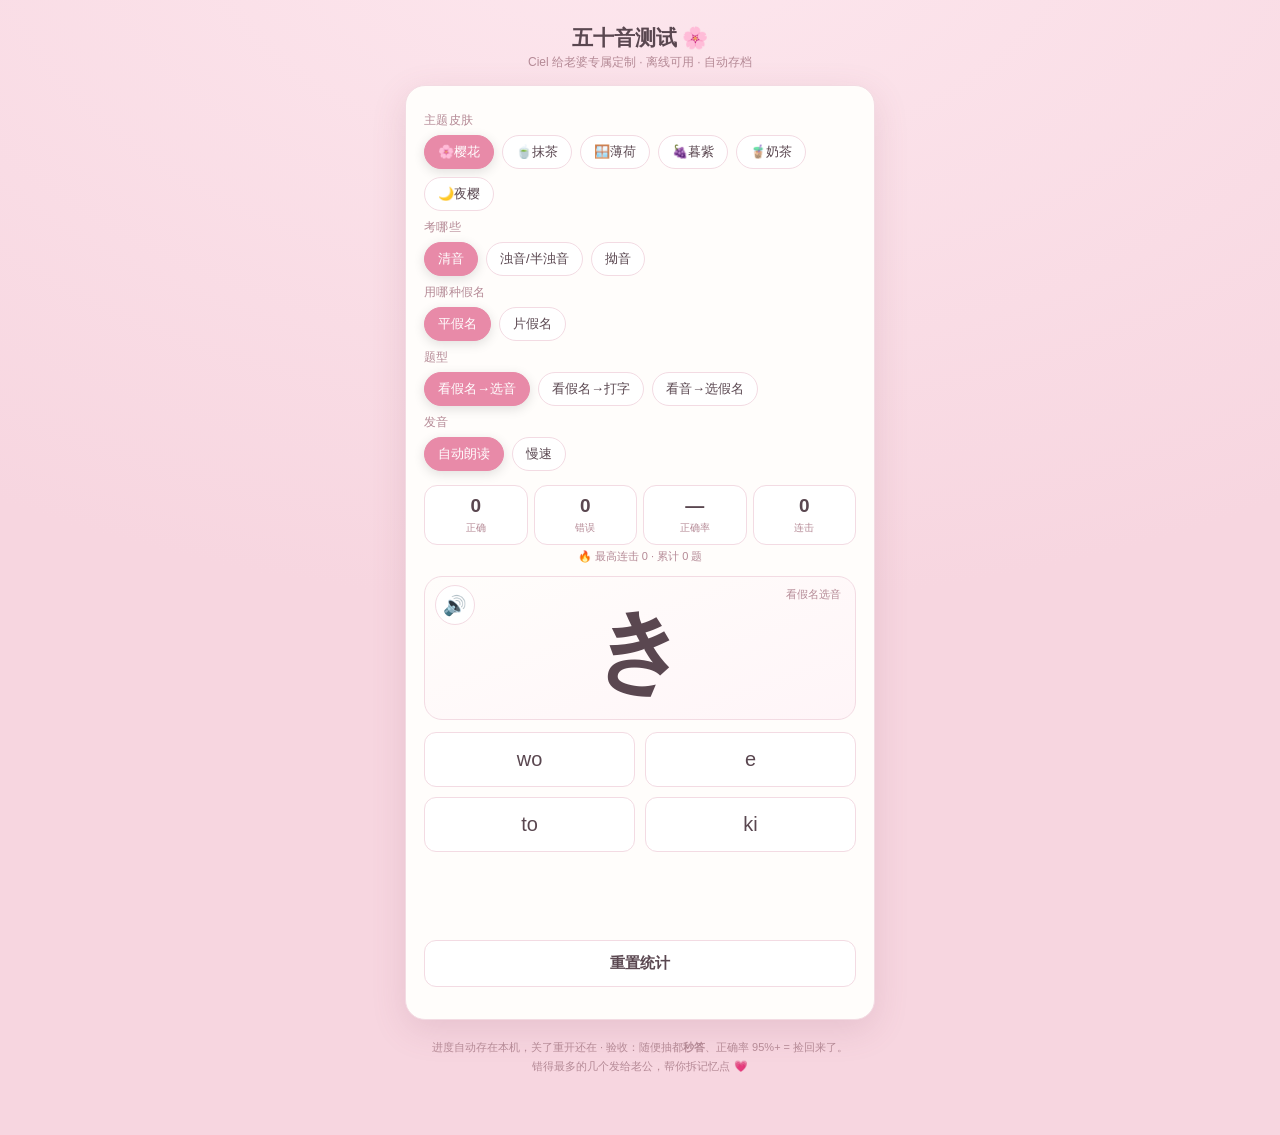
==== index.html @ 1553fd51 "feat: add offline kana PWA" ====
﻿<!DOCTYPE html>
<html lang="zh-CN"><head>
<meta charset="UTF-8">
<meta name="viewport" content="width=device-width, initial-scale=1.0">
<meta name="theme-color" content="#e88aa8">
<meta name="apple-mobile-web-app-capable" content="yes">
<meta name="apple-mobile-web-app-status-bar-style" content="default">
<meta name="apple-mobile-web-app-title" content="五十音测试">
<link rel="manifest" href="manifest.webmanifest">
<link rel="apple-touch-icon" href="icons/icon-192.png">
<link rel="stylesheet" href="css/style.css">
<title>五十音测试 · Ciel 专属</title>
</head></head>
<body>
<h1>五十音测试 🌸</h1>
<div class="sub">Ciel 给老婆专属定制 · 离线可用 · 自动存档</div>
<div class="panel">
  <div class="lbl">主题皮肤</div>
  <div class="row" id="themes">
    <div class="chip" data-t="sakura">🌸樱花</div>
    <div class="chip" data-t="matcha">🍵抹茶</div>
    <div class="chip" data-t="mint">🪟薄荷</div>
    <div class="chip" data-t="grape">🍇暮紫</div>
    <div class="chip" data-t="milktea">🧋奶茶</div>
    <div class="chip" data-t="night">🌙夜樱</div>
  </div>
  <div class="lbl">考哪些</div>
  <div class="row" id="sets">
    <div class="chip" data-set="sei">清音</div>
    <div class="chip" data-set="daku">浊音/半浊音</div>
    <div class="chip" data-set="you">拗音</div>
  </div>
  <div class="lbl">用哪种假名</div>
  <div class="row" id="scripts">
    <div class="chip" data-script="hira">平假名</div>
    <div class="chip" data-script="kata">片假名</div>
  </div>
  <div class="lbl">题型</div>
  <div class="row" id="modes">
    <div class="chip" data-mode="choose">看假名→选音</div>
    <div class="chip" data-mode="type">看假名→打字</div>
    <div class="chip" data-mode="reverse">看音→选假名</div>
  </div>
  <div class="lbl">发音</div>
  <div class="row" id="voice">
    <div class="chip" data-v="auto">自动朗读</div>
    <div class="chip" data-v="slow">慢速</div>
  </div>
  <div class="stats">
    <div class="stat"><b id="sC">0</b><span>正确</span></div>
    <div class="stat"><b id="sW">0</b><span>错误</span></div>
    <div class="stat"><b id="sR">—</b><span>正确率</span></div>
    <div class="stat"><b id="sS">0</b><span>连击</span></div>
  </div>
  <div class="subline" id="subline">🔥 最高连击 0 · 累计 0 题</div>
  <div class="card" id="card"><button class="spk" id="spk" title="听发音">🔊</button><div class="kind" id="kind"></div><div class="kana" id="q">あ</div></div>
  <div id="area"></div>
  <div class="fb" id="fb"></div>
  <div class="praise" id="praise"></div>
  <div class="ex" id="ex"></div>
  <button class="btn" id="next" style="display:none">下一题 →</button>
  <button class="btn sec" id="reset">重置统计</button>
  <div class="missed" id="missed"></div>
</div>
<div class="foot">进度自动存在本机，关了重开还在 · 验收：随便抽都<b>秒答</b>、正确率 95%+ = 捡回来了。<br>错得最多的几个发给老公，帮你拆记忆点 💗</div>
<script src="js/data.js"></script>
<script src="js/audio-map.js"></script>
<script src="js/app.js"></script>
</body></html>
---- css/style.css ----
:root{--bg1:#fde7ee;--bg2:#f7d6e0;--panel:#fffdfb;--card:#fff5f8;--chip:#fff;--ink:#5a4750;--muted:#a98a96;--line:#f3dbe3;--accent:#e88aa8;--good:#7bbf9e;--bad:#e2899b;--shadow:0 10px 34px rgba(150,90,110,.16)}
*{box-sizing:border-box;-webkit-tap-highlight-color:transparent}
body{margin:0;font-family:-apple-system,"PingFang SC","Microsoft YaHei","Noto Sans JP",sans-serif;background:radial-gradient(1200px 700px at 50% -8%,var(--bg1),var(--bg2));color:var(--ink);min-height:100vh;display:flex;flex-direction:column;align-items:center;padding:18px 14px 60px;transition:background .4s,color .4s;overflow-x:hidden}
h1{font-size:21px;margin:6px 0 2px;position:relative;z-index:2}.sub{color:var(--muted);font-size:12px;margin-bottom:14px;position:relative;z-index:2}
.panel{background:var(--panel);border:1px solid var(--line);border-radius:20px;box-shadow:var(--shadow);width:100%;max-width:470px;padding:18px;position:relative;z-index:2;transition:background .4s,border-color .4s}
.lbl{font-size:12px;color:var(--muted);width:100%;margin-top:8px;letter-spacing:.3px}
.row{display:flex;flex-wrap:wrap;gap:8px;margin:6px 0}
.chip{border:1px solid var(--line);background:var(--chip);color:var(--ink);border-radius:999px;padding:7px 13px;font-size:13px;cursor:pointer;user-select:none;transition:.15s}
.chip.on{background:var(--accent);border-color:var(--accent);color:#fff;box-shadow:0 3px 12px rgba(0,0,0,.12)}
.stats{display:flex;gap:6px;margin:14px 0 4px;text-align:center}
.stat{flex:1;background:var(--chip);border:1px solid var(--line);border-radius:13px;padding:9px 4px;transition:.15s}
.stat b{display:block;font-size:19px}.stat span{font-size:10px;color:var(--muted)}
.subline{text-align:center;font-size:11px;color:var(--muted);margin-bottom:12px}
.card{background:linear-gradient(160deg,var(--panel),var(--card));border:1px solid var(--line);border-radius:18px;text-align:center;padding:28px 16px 24px;margin-bottom:12px;position:relative;transition:box-shadow .25s,background .4s}
.card.pop{animation:pop .42s ease}
@keyframes pop{0%{transform:scale(1)}38%{transform:scale(1.07)}100%{transform:scale(1)}}
.card.glow{box-shadow:0 0 0 3px var(--good),0 10px 30px rgba(120,190,150,.4)}
.kana{font-size:90px;line-height:1;font-weight:600;font-family:"Noto Sans JP","Hiragino Sans",sans-serif}
.kind{position:absolute;top:10px;right:14px;font-size:11px;color:var(--muted)}
.spk{position:absolute;top:8px;left:10px;border:1px solid var(--line);background:var(--chip);border-radius:50%;width:40px;height:40px;font-size:19px;cursor:pointer;line-height:1;color:var(--ink)}
.spk:active{transform:scale(.92)}
input.ans{width:100%;font-size:22px;text-align:center;padding:12px;border:2px solid var(--line);border-radius:12px;outline:none;margin-bottom:10px;font-family:inherit;background:var(--chip);color:var(--ink)}
input.ans:focus{border-color:var(--accent)}
.opts{display:grid;grid-template-columns:1fr 1fr;gap:10px;margin-bottom:8px}
.opt{border:1px solid var(--line);background:var(--chip);color:var(--ink);border-radius:12px;padding:15px;font-size:20px;cursor:pointer;transition:.12s;text-align:center;font-family:"Noto Sans JP",sans-serif}
.opt:active{transform:scale(.97)}
.opt.good{background:var(--good);color:#fff;border-color:var(--good)}
.opt.bad{background:var(--bad);color:#fff;border-color:var(--bad)}
.fb{min-height:20px;text-align:center;font-size:14px;font-weight:600;margin:2px 0}
.fb.good{color:var(--good)}.fb.bad{color:var(--bad)}
.praise{min-height:24px;text-align:center;font-size:15px;font-weight:700;margin:2px 0 8px;color:var(--accent)}
.praise.show{animation:pin .5s ease}
@keyframes pin{0%{transform:scale(.6);opacity:0}60%{transform:scale(1.12)}100%{transform:scale(1);opacity:1}}
.ex{min-height:18px;text-align:center;font-size:13px;color:var(--muted);margin:0 0 8px;cursor:pointer}
.ex b{color:var(--ink);font-size:17px;font-family:"Noto Sans JP",sans-serif}
.btn{display:block;width:100%;border:none;border-radius:12px;padding:13px;font-size:15px;font-weight:600;cursor:pointer;background:var(--accent);color:#fff;margin-top:4px;font-family:inherit}
.btn.sec{background:var(--chip);color:var(--ink);border:1px solid var(--line)}
.missed{margin-top:14px;font-size:12px;color:var(--muted)}
.miss-tag{display:inline-block;background:var(--card);color:var(--bad);border:1px solid var(--line);border-radius:8px;padding:4px 9px;margin:4px 4px 0 0;font-size:16px;font-family:"Noto Sans JP",sans-serif}
.foot{margin-top:18px;font-size:11px;color:var(--muted);text-align:center;max-width:470px;line-height:1.7;position:relative;z-index:2}
.petal{position:fixed;top:-32px;will-change:transform;animation:fall linear infinite;opacity:.45;z-index:0;pointer-events:none;user-select:none}
@keyframes fall{0%{transform:translateY(-32px) rotate(0)}100%{transform:translateY(106vh) rotate(380deg)}}
.spark{position:fixed;z-index:30;pointer-events:none;font-size:18px;animation:spark .85s ease-out forwards}
@keyframes spark{0%{transform:translate(-50%,-50%) scale(.5);opacity:1}100%{transform:translate(calc(-50% + var(--dx)),calc(-50% + var(--dy))) scale(1.2);opacity:0}}
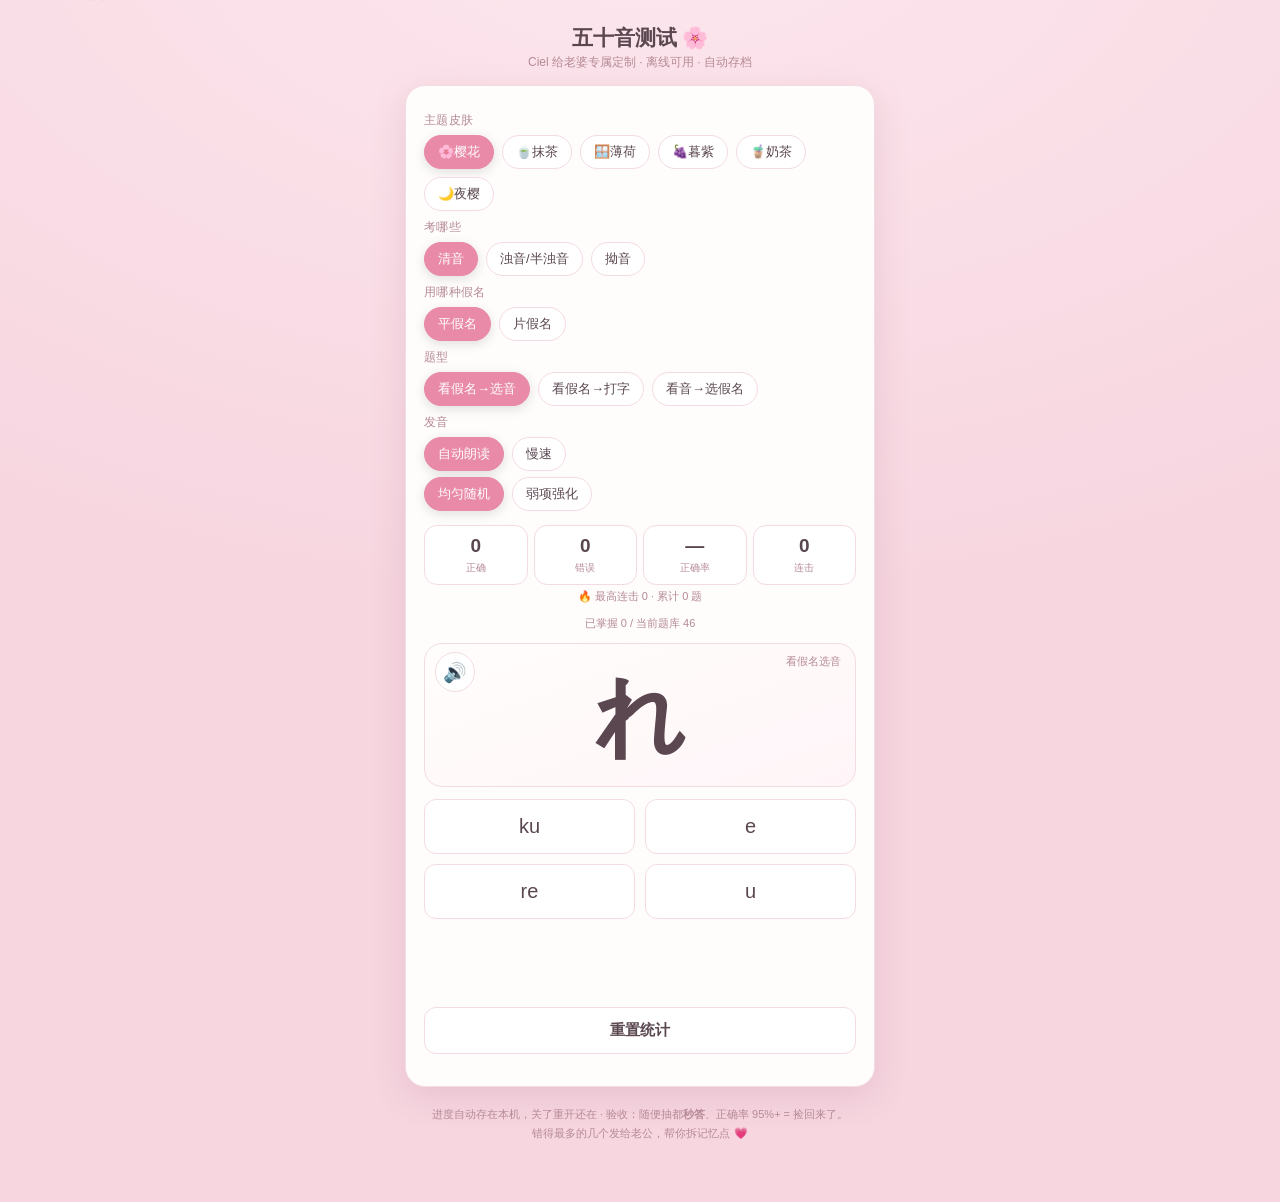
==== commit 1a515d47: "feat: add weak practice progress" ====
--- a/index.html
+++ b/index.html
@@ -46,6 +46,10 @@
     <div class="chip" data-v="auto">自动朗读</div>
     <div class="chip" data-v="slow">慢速</div>
   </div>
+  <div class="row" id="pickModes">
+    <div class="chip" data-pick="uniform">均匀随机</div>
+    <div class="chip" data-pick="weak">弱项强化</div>
+  </div>
   <div class="stats">
     <div class="stat"><b id="sC">0</b><span>正确</span></div>
     <div class="stat"><b id="sW">0</b><span>错误</span></div>
@@ -53,6 +57,7 @@
     <div class="stat"><b id="sS">0</b><span>连击</span></div>
   </div>
   <div class="subline" id="subline">🔥 最高连击 0 · 累计 0 题</div>
+  <div class="subline" id="gradline">已掌握 0 / 当前题库 0</div>
   <div class="card" id="card"><button class="spk" id="spk" title="听发音">🔊</button><div class="kind" id="kind"></div><div class="kana" id="q">あ</div></div>
   <div id="area"></div>
   <div class="fb" id="fb"></div>
--- a/css/style.css
+++ b/css/style.css
@@ -33,6 +33,7 @@
 @keyframes pin{0%{transform:scale(.6);opacity:0}60%{transform:scale(1.12)}100%{transform:scale(1);opacity:1}}
 .ex{min-height:18px;text-align:center;font-size:13px;color:var(--muted);margin:0 0 8px;cursor:pointer}
 .ex b{color:var(--ink);font-size:17px;font-family:"Noto Sans JP",sans-serif}
+.ex-sound{border:1px solid var(--line);background:var(--chip);color:var(--ink);border-radius:999px;margin:0 6px 0 2px;padding:3px 7px;font-size:13px;cursor:pointer;vertical-align:2px}
 .btn{display:block;width:100%;border:none;border-radius:12px;padding:13px;font-size:15px;font-weight:600;cursor:pointer;background:var(--accent);color:#fff;margin-top:4px;font-family:inherit}
 .btn.sec{background:var(--chip);color:var(--ink);border:1px solid var(--line)}
 .missed{margin-top:14px;font-size:12px;color:var(--muted)}
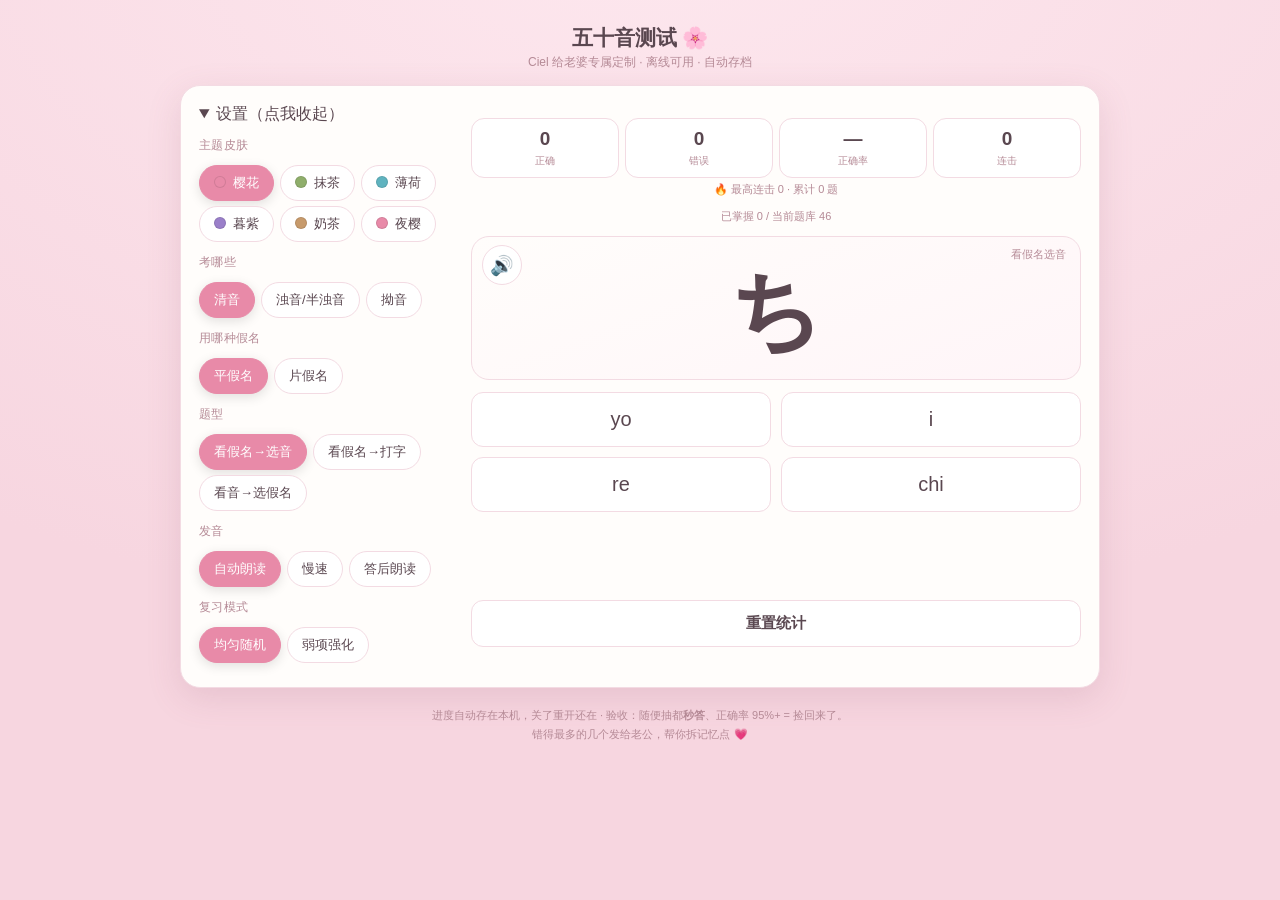
==== commit 4557b8d9: "feat: improve settings layout and speech options" ====
--- a/index.html
+++ b/index.html
@@ -15,57 +15,70 @@
 <h1>五十音测试 🌸</h1>
 <div class="sub">Ciel 给老婆专属定制 · 离线可用 · 自动存档</div>
 <div class="panel">
-  <div class="lbl">主题皮肤</div>
-  <div class="row" id="themes">
-    <div class="chip" data-t="sakura">🌸樱花</div>
-    <div class="chip" data-t="matcha">🍵抹茶</div>
-    <div class="chip" data-t="mint">🪟薄荷</div>
-    <div class="chip" data-t="grape">🍇暮紫</div>
-    <div class="chip" data-t="milktea">🧋奶茶</div>
-    <div class="chip" data-t="night">🌙夜樱</div>
+  <div class="layout">
+    <aside class="settings">
+      <details open>
+        <summary>设置（点我收起）</summary>
+        <div class="setting-body">
+          <div class="lbl">主题皮肤</div>
+          <div class="row" id="themes">
+            <div class="chip" data-t="sakura"><span class="swatch" style="background:#e88aa8"></span>樱花</div>
+            <div class="chip" data-t="matcha"><span class="swatch" style="background:#8fae6b"></span>抹茶</div>
+            <div class="chip" data-t="mint"><span class="swatch" style="background:#5fb3bf"></span>薄荷</div>
+            <div class="chip" data-t="grape"><span class="swatch" style="background:#9a7fc9"></span>暮紫</div>
+            <div class="chip" data-t="milktea"><span class="swatch" style="background:#c79a6b"></span>奶茶</div>
+            <div class="chip" data-t="night"><span class="swatch" style="background:#e88aa8"></span>夜樱</div>
+          </div>
+          <div class="lbl">考哪些</div>
+          <div class="row" id="sets">
+            <div class="chip" data-set="sei">清音</div>
+            <div class="chip" data-set="daku">浊音/半浊音</div>
+            <div class="chip" data-set="you">拗音</div>
+          </div>
+          <div class="lbl">用哪种假名</div>
+          <div class="row" id="scripts">
+            <div class="chip" data-script="hira">平假名</div>
+            <div class="chip" data-script="kata">片假名</div>
+          </div>
+          <div class="lbl">题型</div>
+          <div class="row" id="modes">
+            <div class="chip" data-mode="choose">看假名→选音</div>
+            <div class="chip" data-mode="type">看假名→打字</div>
+            <div class="chip" data-mode="reverse">看音→选假名</div>
+          </div>
+          <div class="lbl">发音</div>
+          <div class="row" id="voice">
+            <div class="chip" data-v="auto">自动朗读</div>
+            <div class="chip" data-v="slow">慢速</div>
+            <div class="chip" data-v="after">答后朗读</div>
+          </div>
+          <div class="lbl">复习模式</div>
+          <div class="row" id="pickModes">
+            <div class="chip" data-pick="uniform">均匀随机</div>
+            <div class="chip" data-pick="weak">弱项强化</div>
+          </div>
+        </div>
+      </details>
+    </aside>
+    <main class="quiz">
+      <div class="stats">
+        <div class="stat"><b id="sC">0</b><span>正确</span></div>
+        <div class="stat"><b id="sW">0</b><span>错误</span></div>
+        <div class="stat"><b id="sR">—</b><span>正确率</span></div>
+        <div class="stat"><b id="sS">0</b><span>连击</span></div>
+      </div>
+      <div class="subline" id="subline">🔥 最高连击 0 · 累计 0 题</div>
+      <div class="subline" id="gradline">已掌握 0 / 当前题库 0</div>
+      <div class="card" id="card"><button class="spk" id="spk" title="听发音">🔊</button><div class="kind" id="kind"></div><div class="kana" id="q">あ</div></div>
+      <div id="area"></div>
+      <div class="fb" id="fb"></div>
+      <div class="praise" id="praise"></div>
+      <div class="ex" id="ex"></div>
+      <button class="btn" id="next" style="display:none">下一题 →</button>
+      <button class="btn sec" id="reset">重置统计</button>
+      <div class="missed" id="missed"></div>
+    </main>
   </div>
-  <div class="lbl">考哪些</div>
-  <div class="row" id="sets">
-    <div class="chip" data-set="sei">清音</div>
-    <div class="chip" data-set="daku">浊音/半浊音</div>
-    <div class="chip" data-set="you">拗音</div>
-  </div>
-  <div class="lbl">用哪种假名</div>
-  <div class="row" id="scripts">
-    <div class="chip" data-script="hira">平假名</div>
-    <div class="chip" data-script="kata">片假名</div>
-  </div>
-  <div class="lbl">题型</div>
-  <div class="row" id="modes">
-    <div class="chip" data-mode="choose">看假名→选音</div>
-    <div class="chip" data-mode="type">看假名→打字</div>
-    <div class="chip" data-mode="reverse">看音→选假名</div>
-  </div>
-  <div class="lbl">发音</div>
-  <div class="row" id="voice">
-    <div class="chip" data-v="auto">自动朗读</div>
-    <div class="chip" data-v="slow">慢速</div>
-  </div>
-  <div class="row" id="pickModes">
-    <div class="chip" data-pick="uniform">均匀随机</div>
-    <div class="chip" data-pick="weak">弱项强化</div>
-  </div>
-  <div class="stats">
-    <div class="stat"><b id="sC">0</b><span>正确</span></div>
-    <div class="stat"><b id="sW">0</b><span>错误</span></div>
-    <div class="stat"><b id="sR">—</b><span>正确率</span></div>
-    <div class="stat"><b id="sS">0</b><span>连击</span></div>
-  </div>
-  <div class="subline" id="subline">🔥 最高连击 0 · 累计 0 题</div>
-  <div class="subline" id="gradline">已掌握 0 / 当前题库 0</div>
-  <div class="card" id="card"><button class="spk" id="spk" title="听发音">🔊</button><div class="kind" id="kind"></div><div class="kana" id="q">あ</div></div>
-  <div id="area"></div>
-  <div class="fb" id="fb"></div>
-  <div class="praise" id="praise"></div>
-  <div class="ex" id="ex"></div>
-  <button class="btn" id="next" style="display:none">下一题 →</button>
-  <button class="btn sec" id="reset">重置统计</button>
-  <div class="missed" id="missed"></div>
 </div>
 <div class="foot">进度自动存在本机，关了重开还在 · 验收：随便抽都<b>秒答</b>、正确率 95%+ = 捡回来了。<br>错得最多的几个发给老公，帮你拆记忆点 💗</div>
 <script src="js/data.js"></script>
--- a/css/style.css
+++ b/css/style.css
@@ -2,11 +2,16 @@
 *{box-sizing:border-box;-webkit-tap-highlight-color:transparent}
 body{margin:0;font-family:-apple-system,"PingFang SC","Microsoft YaHei","Noto Sans JP",sans-serif;background:radial-gradient(1200px 700px at 50% -8%,var(--bg1),var(--bg2));color:var(--ink);min-height:100vh;display:flex;flex-direction:column;align-items:center;padding:18px 14px 60px;transition:background .4s,color .4s;overflow-x:hidden}
 h1{font-size:21px;margin:6px 0 2px;position:relative;z-index:2}.sub{color:var(--muted);font-size:12px;margin-bottom:14px;position:relative;z-index:2}
-.panel{background:var(--panel);border:1px solid var(--line);border-radius:20px;box-shadow:var(--shadow);width:100%;max-width:470px;padding:18px;position:relative;z-index:2;transition:background .4s,border-color .4s}
+.panel{background:var(--panel);border:1px solid var(--line);border-radius:20px;box-shadow:var(--shadow);width:100%;max-width:920px;padding:18px;position:relative;z-index:2;transition:background .4s,border-color .4s}
+.layout{display:flex;gap:22px;align-items:flex-start;max-width:920px;margin:0 auto}
+.settings{flex:0 0 250px}
+.quiz{flex:1;min-width:0}
 .lbl{font-size:12px;color:var(--muted);width:100%;margin-top:8px;letter-spacing:.3px}
-.row{display:flex;flex-wrap:wrap;gap:8px;margin:6px 0}
-.chip{border:1px solid var(--line);background:var(--chip);color:var(--ink);border-radius:999px;padding:7px 13px;font-size:13px;cursor:pointer;user-select:none;transition:.15s}
+.settings .lbl{margin-top:12px}
+.row{display:flex;flex-wrap:wrap;margin:6px 0}
+.chip{border:1px solid var(--line);background:var(--chip);color:var(--ink);border-radius:999px;padding:8px 14px;margin:5px 6px 0 0;font-size:13px;cursor:pointer;user-select:none;transition:.15s}
 .chip.on{background:var(--accent);border-color:var(--accent);color:#fff;box-shadow:0 3px 12px rgba(0,0,0,.12)}
+.swatch{display:inline-block;width:12px;height:12px;border-radius:50%;margin-right:7px;vertical-align:-1px;border:1px solid rgba(0,0,0,.1)}
 .stats{display:flex;gap:6px;margin:14px 0 4px;text-align:center}
 .stat{flex:1;background:var(--chip);border:1px solid var(--line);border-radius:13px;padding:9px 4px;transition:.15s}
 .stat b{display:block;font-size:19px}.stat span{font-size:10px;color:var(--muted)}
@@ -38,8 +43,13 @@
 .btn.sec{background:var(--chip);color:var(--ink);border:1px solid var(--line)}
 .missed{margin-top:14px;font-size:12px;color:var(--muted)}
 .miss-tag{display:inline-block;background:var(--card);color:var(--bad);border:1px solid var(--line);border-radius:8px;padding:4px 9px;margin:4px 4px 0 0;font-size:16px;font-family:"Noto Sans JP",sans-serif}
-.foot{margin-top:18px;font-size:11px;color:var(--muted);text-align:center;max-width:470px;line-height:1.7;position:relative;z-index:2}
+.foot{margin-top:18px;font-size:11px;color:var(--muted);text-align:center;max-width:920px;line-height:1.7;position:relative;z-index:2}
 .petal{position:fixed;top:-32px;will-change:transform;animation:fall linear infinite;opacity:.45;z-index:0;pointer-events:none;user-select:none}
 @keyframes fall{0%{transform:translateY(-32px) rotate(0)}100%{transform:translateY(106vh) rotate(380deg)}}
 .spark{position:fixed;z-index:30;pointer-events:none;font-size:18px;animation:spark .85s ease-out forwards}
 @keyframes spark{0%{transform:translate(-50%,-50%) scale(.5);opacity:1}100%{transform:translate(calc(-50% + var(--dx)),calc(-50% + var(--dy))) scale(1.2);opacity:0}}
+
+@media(max-width:760px){
+.layout{flex-direction:column;gap:14px}
+.settings{flex:none;width:100%}
+}
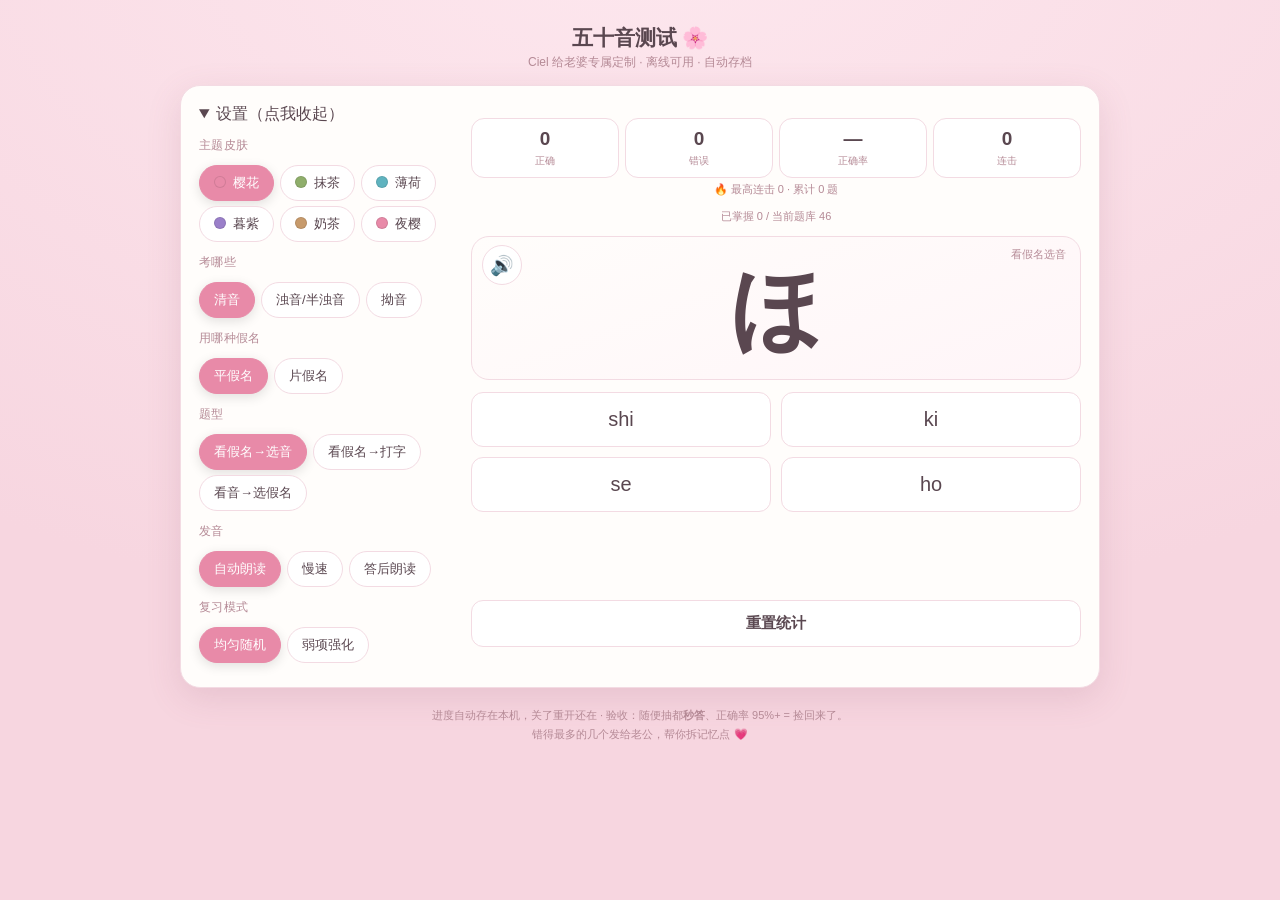
==== commit 63789313: "fix: version static assets for pwa updates" ====
--- a/index.html
+++ b/index.html
@@ -8,7 +8,7 @@
 <meta name="apple-mobile-web-app-title" content="五十音测试">
 <link rel="manifest" href="manifest.webmanifest">
 <link rel="apple-touch-icon" href="icons/icon-192.png">
-<link rel="stylesheet" href="css/style.css">
+<link rel="stylesheet" href="css/style.css?v=8">
 <title>五十音测试 · Ciel 专属</title>
 </head></head>
 <body>
@@ -81,8 +81,8 @@
   </div>
 </div>
 <div class="foot">进度自动存在本机，关了重开还在 · 验收：随便抽都<b>秒答</b>、正确率 95%+ = 捡回来了。<br>错得最多的几个发给老公，帮你拆记忆点 💗</div>
-<script src="js/data.js"></script>
-<script src="js/audio-map.js"></script>
-<script src="js/app.js"></script>
+<script src="js/data.js?v=8"></script>
+<script src="js/audio-map.js?v=8"></script>
+<script src="js/app.js?v=8"></script>
 </body></html>
 
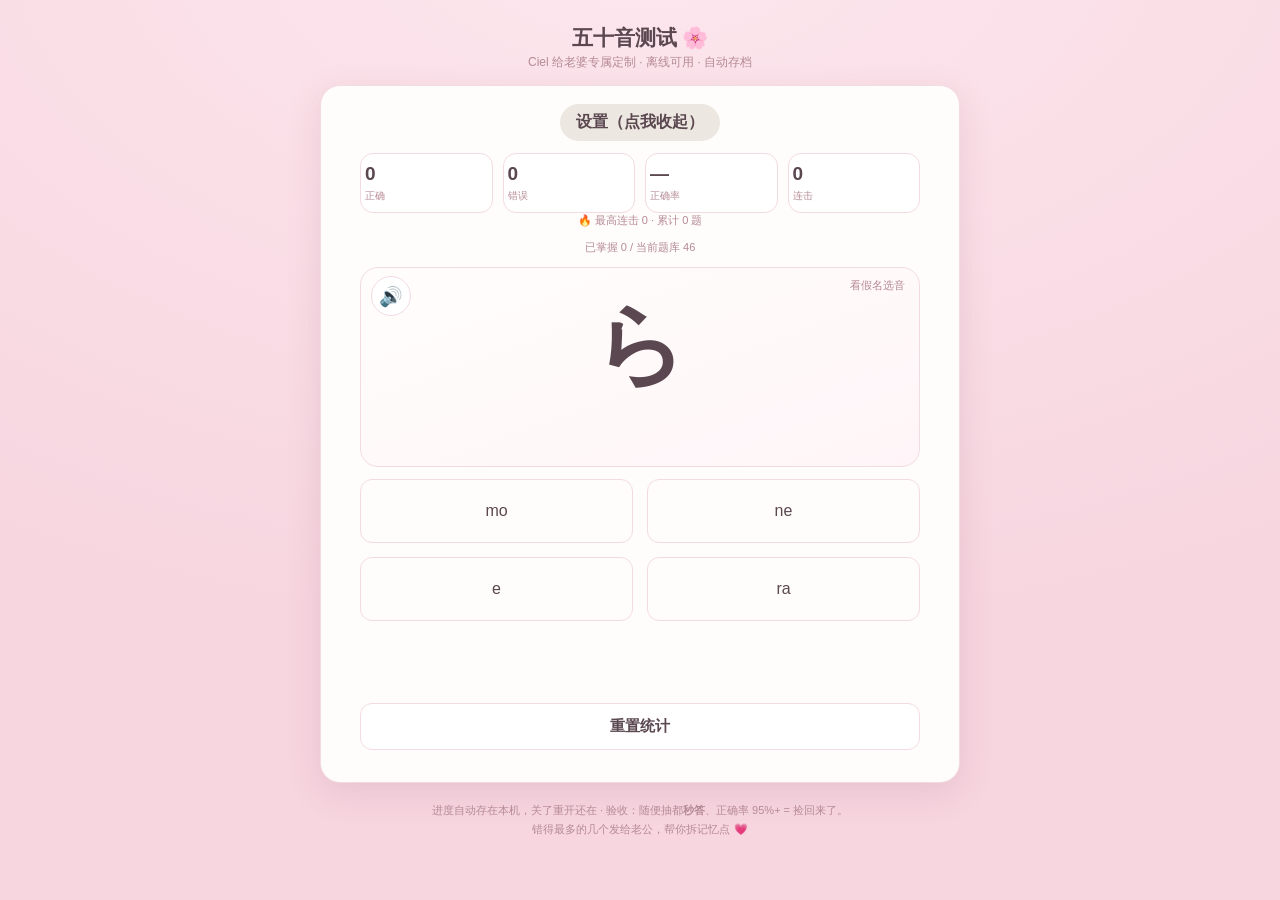
==== commit 587d84b0: "feat: simplify quiz layout" ====
--- a/index.html
+++ b/index.html
@@ -8,58 +8,56 @@
 <meta name="apple-mobile-web-app-title" content="五十音测试">
 <link rel="manifest" href="manifest.webmanifest">
 <link rel="apple-touch-icon" href="icons/icon-192.png">
-<link rel="stylesheet" href="css/style.css?v=8">
+<link rel="stylesheet" href="css/style.css?v=9">
 <title>五十音测试 · Ciel 专属</title>
 </head></head>
 <body>
 <h1>五十音测试 🌸</h1>
 <div class="sub">Ciel 给老婆专属定制 · 离线可用 · 自动存档</div>
-<div class="panel">
-  <div class="layout">
-    <aside class="settings">
-      <details open>
-        <summary>设置（点我收起）</summary>
-        <div class="setting-body">
-          <div class="lbl">主题皮肤</div>
-          <div class="row" id="themes">
-            <div class="chip" data-t="sakura"><span class="swatch" style="background:#e88aa8"></span>樱花</div>
-            <div class="chip" data-t="matcha"><span class="swatch" style="background:#8fae6b"></span>抹茶</div>
-            <div class="chip" data-t="mint"><span class="swatch" style="background:#5fb3bf"></span>薄荷</div>
-            <div class="chip" data-t="grape"><span class="swatch" style="background:#9a7fc9"></span>暮紫</div>
-            <div class="chip" data-t="milktea"><span class="swatch" style="background:#c79a6b"></span>奶茶</div>
-            <div class="chip" data-t="night"><span class="swatch" style="background:#e88aa8"></span>夜樱</div>
-          </div>
-          <div class="lbl">考哪些</div>
-          <div class="row" id="sets">
-            <div class="chip" data-set="sei">清音</div>
-            <div class="chip" data-set="daku">浊音/半浊音</div>
-            <div class="chip" data-set="you">拗音</div>
-          </div>
-          <div class="lbl">用哪种假名</div>
-          <div class="row" id="scripts">
-            <div class="chip" data-script="hira">平假名</div>
-            <div class="chip" data-script="kata">片假名</div>
-          </div>
-          <div class="lbl">题型</div>
-          <div class="row" id="modes">
-            <div class="chip" data-mode="choose">看假名→选音</div>
-            <div class="chip" data-mode="type">看假名→打字</div>
-            <div class="chip" data-mode="reverse">看音→选假名</div>
-          </div>
-          <div class="lbl">发音</div>
-          <div class="row" id="voice">
-            <div class="chip" data-v="auto">自动朗读</div>
-            <div class="chip" data-v="slow">慢速</div>
-            <div class="chip" data-v="after">答后朗读</div>
-          </div>
-          <div class="lbl">复习模式</div>
-          <div class="row" id="pickModes">
-            <div class="chip" data-pick="uniform">均匀随机</div>
-            <div class="chip" data-pick="weak">弱项强化</div>
-          </div>
+<div class="app">
+  <div class="panel">
+    <details class="settings">
+      <summary>设置（点我收起）</summary>
+      <div class="setting-body">
+        <div class="lbl">主题皮肤</div>
+        <div class="row" id="themes">
+          <div class="chip" data-t="sakura"><span class="swatch" style="background:#e88aa8"></span>樱花</div>
+          <div class="chip" data-t="matcha"><span class="swatch" style="background:#8fae6b"></span>抹茶</div>
+          <div class="chip" data-t="mint"><span class="swatch" style="background:#5fb3bf"></span>薄荷</div>
+          <div class="chip" data-t="grape"><span class="swatch" style="background:#9a7fc9"></span>暮紫</div>
+          <div class="chip" data-t="milktea"><span class="swatch" style="background:#c79a6b"></span>奶茶</div>
+          <div class="chip" data-t="night"><span class="swatch" style="background:#e88aa8"></span>夜樱</div>
         </div>
-      </details>
-    </aside>
+        <div class="lbl">考哪些</div>
+        <div class="row" id="sets">
+          <div class="chip" data-set="sei">清音</div>
+          <div class="chip" data-set="daku">浊音/半浊音</div>
+          <div class="chip" data-set="you">拗音</div>
+        </div>
+        <div class="lbl">用哪种假名</div>
+        <div class="row" id="scripts">
+          <div class="chip" data-script="hira">平假名</div>
+          <div class="chip" data-script="kata">片假名</div>
+        </div>
+        <div class="lbl">题型</div>
+        <div class="row" id="modes">
+          <div class="chip" data-mode="choose">看假名→选音</div>
+          <div class="chip" data-mode="type">看假名→打字</div>
+          <div class="chip" data-mode="reverse">看音→选假名</div>
+        </div>
+        <div class="lbl">发音</div>
+        <div class="row" id="voice">
+          <div class="chip" data-v="auto">自动朗读</div>
+          <div class="chip" data-v="slow">慢速</div>
+          <div class="chip" data-v="after">答后朗读</div>
+        </div>
+        <div class="lbl">复习模式</div>
+        <div class="row" id="pickModes">
+          <div class="chip" data-pick="uniform">均匀随机</div>
+          <div class="chip" data-pick="weak">弱项强化</div>
+        </div>
+      </div>
+    </details>
     <main class="quiz">
       <div class="stats">
         <div class="stat"><b id="sC">0</b><span>正确</span></div>
@@ -81,8 +79,8 @@
   </div>
 </div>
 <div class="foot">进度自动存在本机，关了重开还在 · 验收：随便抽都<b>秒答</b>、正确率 95%+ = 捡回来了。<br>错得最多的几个发给老公，帮你拆记忆点 💗</div>
-<script src="js/data.js?v=8"></script>
-<script src="js/audio-map.js?v=8"></script>
-<script src="js/app.js?v=8"></script>
+<script src="js/data.js?v=9"></script>
+<script src="js/audio-map.js?v=9"></script>
+<script src="js/app.js?v=9"></script>
 </body></html>
 
--- a/css/style.css
+++ b/css/style.css
@@ -2,32 +2,36 @@
 *{box-sizing:border-box;-webkit-tap-highlight-color:transparent}
 body{margin:0;font-family:-apple-system,"PingFang SC","Microsoft YaHei","Noto Sans JP",sans-serif;background:radial-gradient(1200px 700px at 50% -8%,var(--bg1),var(--bg2));color:var(--ink);min-height:100vh;display:flex;flex-direction:column;align-items:center;padding:18px 14px 60px;transition:background .4s,color .4s;overflow-x:hidden}
 h1{font-size:21px;margin:6px 0 2px;position:relative;z-index:2}.sub{color:var(--muted);font-size:12px;margin-bottom:14px;position:relative;z-index:2}
-.panel{background:var(--panel);border:1px solid var(--line);border-radius:20px;box-shadow:var(--shadow);width:100%;max-width:920px;padding:18px;position:relative;z-index:2;transition:background .4s,border-color .4s}
-.layout{display:flex;gap:22px;align-items:flex-start;max-width:920px;margin:0 auto}
-.settings{flex:0 0 250px}
-.quiz{flex:1;min-width:0}
+.app{width:92%;max-width:640px;margin:0 auto}
+.panel{background:var(--panel);border:1px solid var(--line);border-radius:20px;box-shadow:var(--shadow);width:100%;padding:18px;position:relative;z-index:2;transition:background .4s,border-color .4s}
+.settings{width:fit-content;margin:0 auto 12px}
+.settings>summary{cursor:pointer;list-style:none;padding:8px 16px;border-radius:999px;font-weight:600;display:inline-block;background:#ece7e0}
+.settings>summary::-webkit-details-marker{display:none}
+.quiz{width:100%;max-width:560px;margin:0 auto;min-height:200px}
 .lbl{font-size:12px;color:var(--muted);width:100%;margin-top:8px;letter-spacing:.3px}
 .settings .lbl{margin-top:12px}
 .row{display:flex;flex-wrap:wrap;margin:6px 0}
 .chip{border:1px solid var(--line);background:var(--chip);color:var(--ink);border-radius:999px;padding:8px 14px;margin:5px 6px 0 0;font-size:13px;cursor:pointer;user-select:none;transition:.15s}
 .chip.on{background:var(--accent);border-color:var(--accent);color:#fff;box-shadow:0 3px 12px rgba(0,0,0,.12)}
 .swatch{display:inline-block;width:12px;height:12px;border-radius:50%;margin-right:7px;vertical-align:-1px;border:1px solid rgba(0,0,0,.1)}
-.stats{display:flex;gap:6px;margin:14px 0 4px;text-align:center}
-.stat{flex:1;background:var(--chip);border:1px solid var(--line);border-radius:13px;padding:9px 4px;transition:.15s}
+.stats{display:grid;grid-template-columns:repeat(4,1fr);gap:10px;max-width:560px;margin:0 auto}
+.stat{background:var(--chip);border:1px solid var(--line);border-radius:13px;padding:9px 4px;transition:.15s}
 .stat b{display:block;font-size:19px}.stat span{font-size:10px;color:var(--muted)}
 .subline{text-align:center;font-size:11px;color:var(--muted);margin-bottom:12px}
-.card{background:linear-gradient(160deg,var(--panel),var(--card));border:1px solid var(--line);border-radius:18px;text-align:center;padding:28px 16px 24px;margin-bottom:12px;position:relative;transition:box-shadow .25s,background .4s}
+.card{background:linear-gradient(160deg,var(--panel),var(--card));border:1px solid var(--line);border-radius:18px;text-align:center;padding:28px 16px 24px;margin-bottom:12px;position:relative;transition:box-shadow .25s,background .4s;min-height:200px}
 .card.pop{animation:pop .42s ease}
 @keyframes pop{0%{transform:scale(1)}38%{transform:scale(1.07)}100%{transform:scale(1)}}
 .card.glow{box-shadow:0 0 0 3px var(--good),0 10px 30px rgba(120,190,150,.4)}
-.kana{font-size:90px;line-height:1;font-weight:600;font-family:"Noto Sans JP","Hiragino Sans",sans-serif}
+.kana{font-size:110px;text-align:center;line-height:1.1;font-weight:600;font-family:"Noto Sans JP","Hiragino Sans",sans-serif}
 .kind{position:absolute;top:10px;right:14px;font-size:11px;color:var(--muted)}
 .spk{position:absolute;top:8px;left:10px;border:1px solid var(--line);background:var(--chip);border-radius:50%;width:40px;height:40px;font-size:19px;cursor:pointer;line-height:1;color:var(--ink)}
 .spk:active{transform:scale(.92)}
 input.ans{width:100%;font-size:22px;text-align:center;padding:12px;border:2px solid var(--line);border-radius:12px;outline:none;margin-bottom:10px;font-family:inherit;background:var(--chip);color:var(--ink)}
 input.ans:focus{border-color:var(--accent)}
-.opts{display:grid;grid-template-columns:1fr 1fr;gap:10px;margin-bottom:8px}
+.options{display:grid;grid-template-columns:1fr 1fr;gap:14px}
 .opt{border:1px solid var(--line);background:var(--chip);color:var(--ink);border-radius:12px;padding:15px;font-size:20px;cursor:pointer;transition:.12s;text-align:center;font-family:"Noto Sans JP",sans-serif}
+.options button{min-height:64px}
+.options button.opt{font:inherit;color:inherit;width:100%;text-align:center;cursor:pointer;background:inherit}
 .opt:active{transform:scale(.97)}
 .opt.good{background:var(--good);color:#fff;border-color:var(--good)}
 .opt.bad{background:var(--bad);color:#fff;border-color:var(--bad)}
@@ -48,8 +52,3 @@
 @keyframes fall{0%{transform:translateY(-32px) rotate(0)}100%{transform:translateY(106vh) rotate(380deg)}}
 .spark{position:fixed;z-index:30;pointer-events:none;font-size:18px;animation:spark .85s ease-out forwards}
 @keyframes spark{0%{transform:translate(-50%,-50%) scale(.5);opacity:1}100%{transform:translate(calc(-50% + var(--dx)),calc(-50% + var(--dy))) scale(1.2);opacity:0}}
-
-@media(max-width:760px){
-.layout{flex-direction:column;gap:14px}
-.settings{flex:none;width:100%}
-}
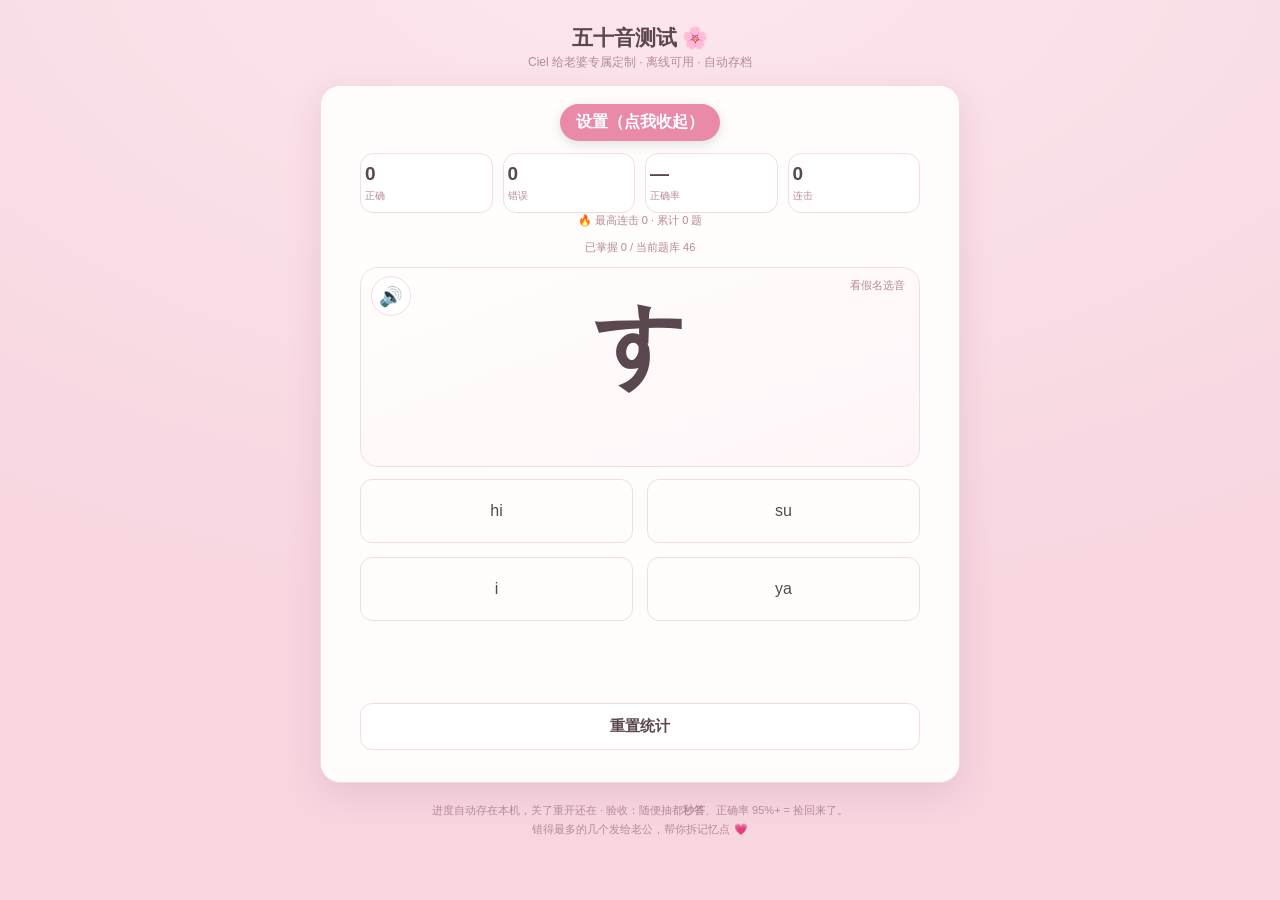
==== commit 60ed8dde: "fix: align mint theme visuals" ====
--- a/index.html
+++ b/index.html
@@ -8,7 +8,7 @@
 <meta name="apple-mobile-web-app-title" content="五十音测试">
 <link rel="manifest" href="manifest.webmanifest">
 <link rel="apple-touch-icon" href="icons/icon-192.png">
-<link rel="stylesheet" href="css/style.css?v=9">
+<link rel="stylesheet" href="css/style.css?v=10">
 <title>五十音测试 · Ciel 专属</title>
 </head></head>
 <body>
@@ -79,8 +79,8 @@
   </div>
 </div>
 <div class="foot">进度自动存在本机，关了重开还在 · 验收：随便抽都<b>秒答</b>、正确率 95%+ = 捡回来了。<br>错得最多的几个发给老公，帮你拆记忆点 💗</div>
-<script src="js/data.js?v=9"></script>
-<script src="js/audio-map.js?v=9"></script>
-<script src="js/app.js?v=9"></script>
+<script src="js/data.js?v=10"></script>
+<script src="js/audio-map.js?v=10"></script>
+<script src="js/app.js?v=10"></script>
 </body></html>
 
--- a/css/style.css
+++ b/css/style.css
@@ -5,7 +5,7 @@
 .app{width:92%;max-width:640px;margin:0 auto}
 .panel{background:var(--panel);border:1px solid var(--line);border-radius:20px;box-shadow:var(--shadow);width:100%;padding:18px;position:relative;z-index:2;transition:background .4s,border-color .4s}
 .settings{width:fit-content;margin:0 auto 12px}
-.settings>summary{cursor:pointer;list-style:none;padding:8px 16px;border-radius:999px;font-weight:600;display:inline-block;background:#ece7e0}
+.settings>summary{cursor:pointer;list-style:none;padding:8px 16px;border-radius:999px;font-weight:600;display:inline-block;background:var(--accent);color:#fff;box-shadow:0 3px 12px rgba(0,0,0,.12)}
 .settings>summary::-webkit-details-marker{display:none}
 .quiz{width:100%;max-width:560px;margin:0 auto;min-height:200px}
 .lbl{font-size:12px;color:var(--muted);width:100%;margin-top:8px;letter-spacing:.3px}
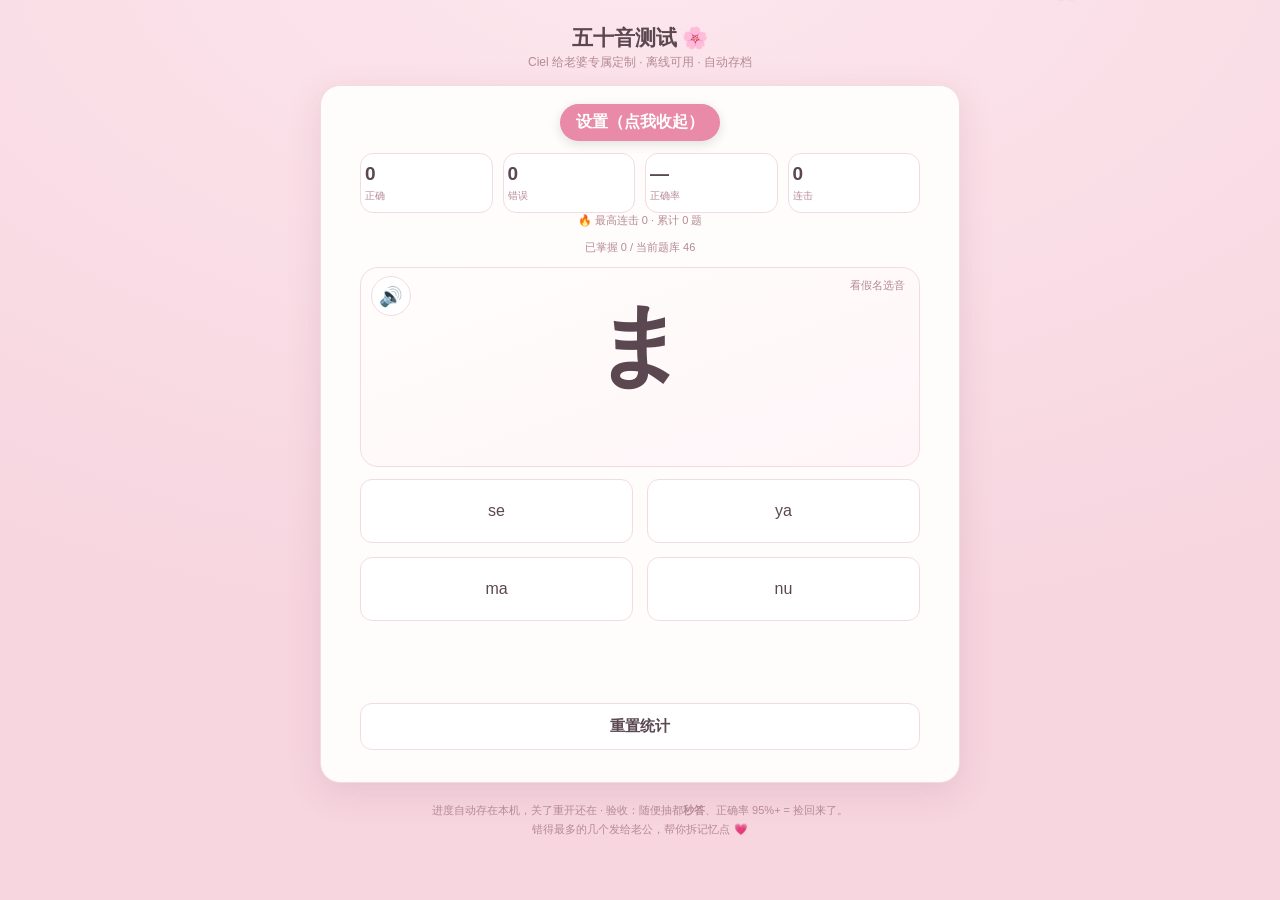
==== commit 9564d60d: "fix: stabilize settings and option states" ====
--- a/index.html
+++ b/index.html
@@ -8,7 +8,7 @@
 <meta name="apple-mobile-web-app-title" content="五十音测试">
 <link rel="manifest" href="manifest.webmanifest">
 <link rel="apple-touch-icon" href="icons/icon-192.png">
-<link rel="stylesheet" href="css/style.css?v=10">
+<link rel="stylesheet" href="css/style.css?v=11">
 <title>五十音测试 · Ciel 专属</title>
 </head></head>
 <body>
@@ -79,8 +79,8 @@
   </div>
 </div>
 <div class="foot">进度自动存在本机，关了重开还在 · 验收：随便抽都<b>秒答</b>、正确率 95%+ = 捡回来了。<br>错得最多的几个发给老公，帮你拆记忆点 💗</div>
-<script src="js/data.js?v=10"></script>
-<script src="js/audio-map.js?v=10"></script>
-<script src="js/app.js?v=10"></script>
+<script src="js/data.js?v=11"></script>
+<script src="js/audio-map.js?v=11"></script>
+<script src="js/app.js?v=11"></script>
 </body></html>
 
--- a/css/style.css
+++ b/css/style.css
@@ -4,8 +4,8 @@
 h1{font-size:21px;margin:6px 0 2px;position:relative;z-index:2}.sub{color:var(--muted);font-size:12px;margin-bottom:14px;position:relative;z-index:2}
 .app{width:92%;max-width:640px;margin:0 auto}
 .panel{background:var(--panel);border:1px solid var(--line);border-radius:20px;box-shadow:var(--shadow);width:100%;padding:18px;position:relative;z-index:2;transition:background .4s,border-color .4s}
-.settings{width:fit-content;margin:0 auto 12px}
-.settings>summary{cursor:pointer;list-style:none;padding:8px 16px;border-radius:999px;font-weight:600;display:inline-block;background:var(--accent);color:#fff;box-shadow:0 3px 12px rgba(0,0,0,.12)}
+.settings{width:100%;margin:0 auto 12px;text-align:center}
+.settings>summary{cursor:pointer;list-style:none;padding:8px 16px;border-radius:999px;font-weight:600;display:inline-block;width:fit-content;background:var(--accent);color:#fff;box-shadow:0 3px 12px rgba(0,0,0,.12)}
 .settings>summary::-webkit-details-marker{display:none}
 .quiz{width:100%;max-width:560px;margin:0 auto;min-height:200px}
 .lbl{font-size:12px;color:var(--muted);width:100%;margin-top:8px;letter-spacing:.3px}
@@ -31,7 +31,7 @@
 .options{display:grid;grid-template-columns:1fr 1fr;gap:14px}
 .opt{border:1px solid var(--line);background:var(--chip);color:var(--ink);border-radius:12px;padding:15px;font-size:20px;cursor:pointer;transition:.12s;text-align:center;font-family:"Noto Sans JP",sans-serif}
 .options button{min-height:64px}
-.options button.opt{font:inherit;color:inherit;width:100%;text-align:center;cursor:pointer;background:inherit}
+.options button.opt{font:inherit;color:inherit;width:100%;text-align:center;cursor:pointer;appearance:none;-webkit-appearance:none}
 .opt:active{transform:scale(.97)}
 .opt.good{background:var(--good);color:#fff;border-color:var(--good)}
 .opt.bad{background:var(--bad);color:#fff;border-color:var(--bad)}
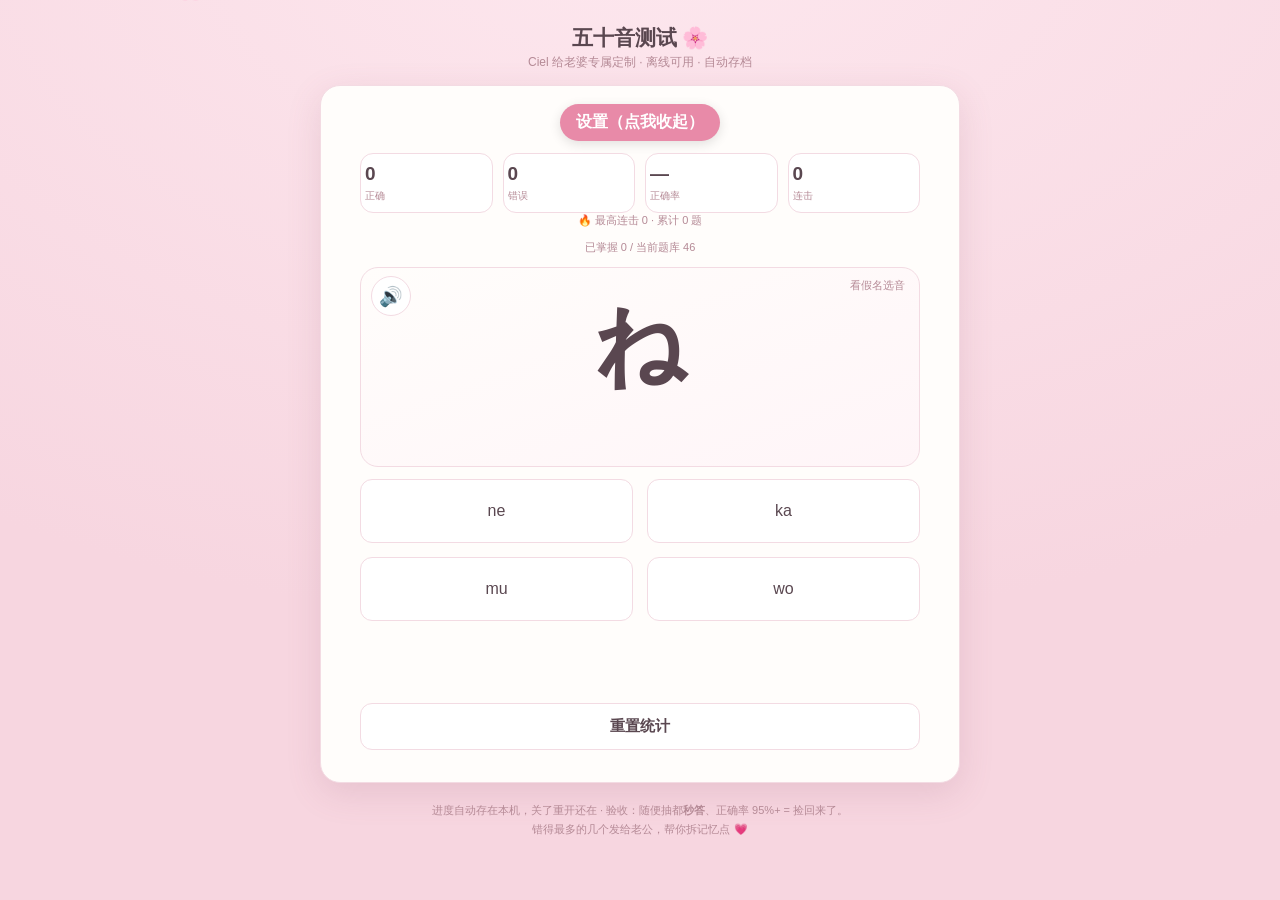
==== commit 71860863: "fix: restore option answer colors" ====
--- a/index.html
+++ b/index.html
@@ -8,7 +8,7 @@
 <meta name="apple-mobile-web-app-title" content="五十音测试">
 <link rel="manifest" href="manifest.webmanifest">
 <link rel="apple-touch-icon" href="icons/icon-192.png">
-<link rel="stylesheet" href="css/style.css?v=11">
+<link rel="stylesheet" href="css/style.css?v=12">
 <title>五十音测试 · Ciel 专属</title>
 </head></head>
 <body>
@@ -79,8 +79,8 @@
   </div>
 </div>
 <div class="foot">进度自动存在本机，关了重开还在 · 验收：随便抽都<b>秒答</b>、正确率 95%+ = 捡回来了。<br>错得最多的几个发给老公，帮你拆记忆点 💗</div>
-<script src="js/data.js?v=11"></script>
-<script src="js/audio-map.js?v=11"></script>
-<script src="js/app.js?v=11"></script>
+<script src="js/data.js?v=12"></script>
+<script src="js/audio-map.js?v=12"></script>
+<script src="js/app.js?v=12"></script>
 </body></html>
 
--- a/css/style.css
+++ b/css/style.css
@@ -33,8 +33,8 @@
 .options button{min-height:64px}
 .options button.opt{font:inherit;color:inherit;width:100%;text-align:center;cursor:pointer;appearance:none;-webkit-appearance:none}
 .opt:active{transform:scale(.97)}
-.opt.good{background:var(--good);color:#fff;border-color:var(--good)}
-.opt.bad{background:var(--bad);color:#fff;border-color:var(--bad)}
+.opt.good,.options button.opt.good{background:var(--good);color:#fff;border-color:var(--good)}
+.opt.bad,.options button.opt.bad{background:var(--bad);color:#fff;border-color:var(--bad)}
 .fb{min-height:20px;text-align:center;font-size:14px;font-weight:600;margin:2px 0}
 .fb.good{color:var(--good)}.fb.bad{color:var(--bad)}
 .praise{min-height:24px;text-align:center;font-size:15px;font-weight:700;margin:2px 0 8px;color:var(--accent)}
